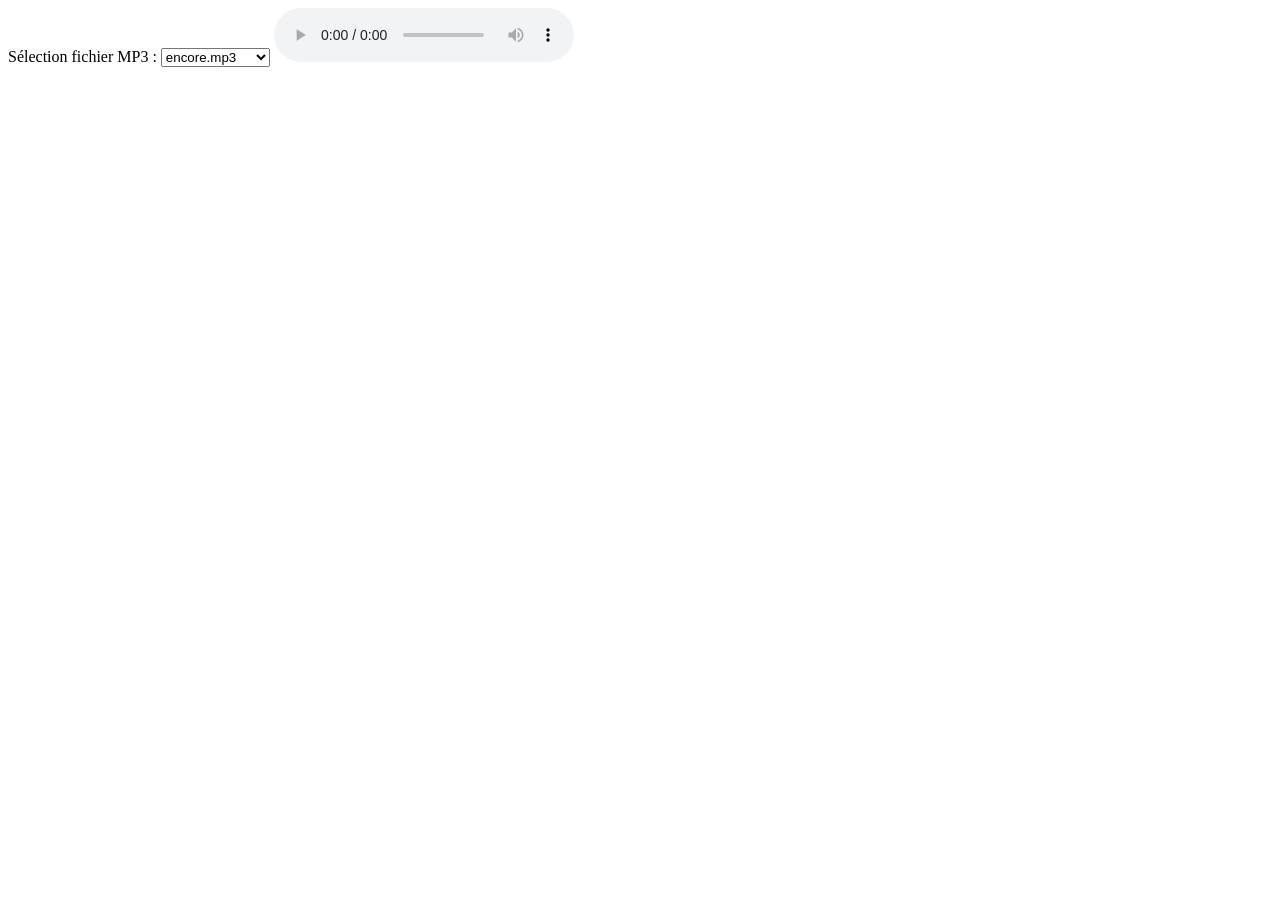
==== index.html @ 0a201c25 "first commit" ====
<!DOCTYPE html>
<html lang="en">
<head>
    <meta charset="UTF-8">
    <meta name="viewport" content="width=device-width, initial-scale=1.0">
    <title>Musica</title>
</head>
<body>
    <label for="mp3Select">Sélection fichier MP3 :</label>
    <select id="mp3Select" onchange="playMP3()"></select>

    <audio id="audioPlayer" controls>
        <source id="audioSource" src="" type="audio/mp3">
    </audio>
</body>
<script src="main.js"></script>
</html>
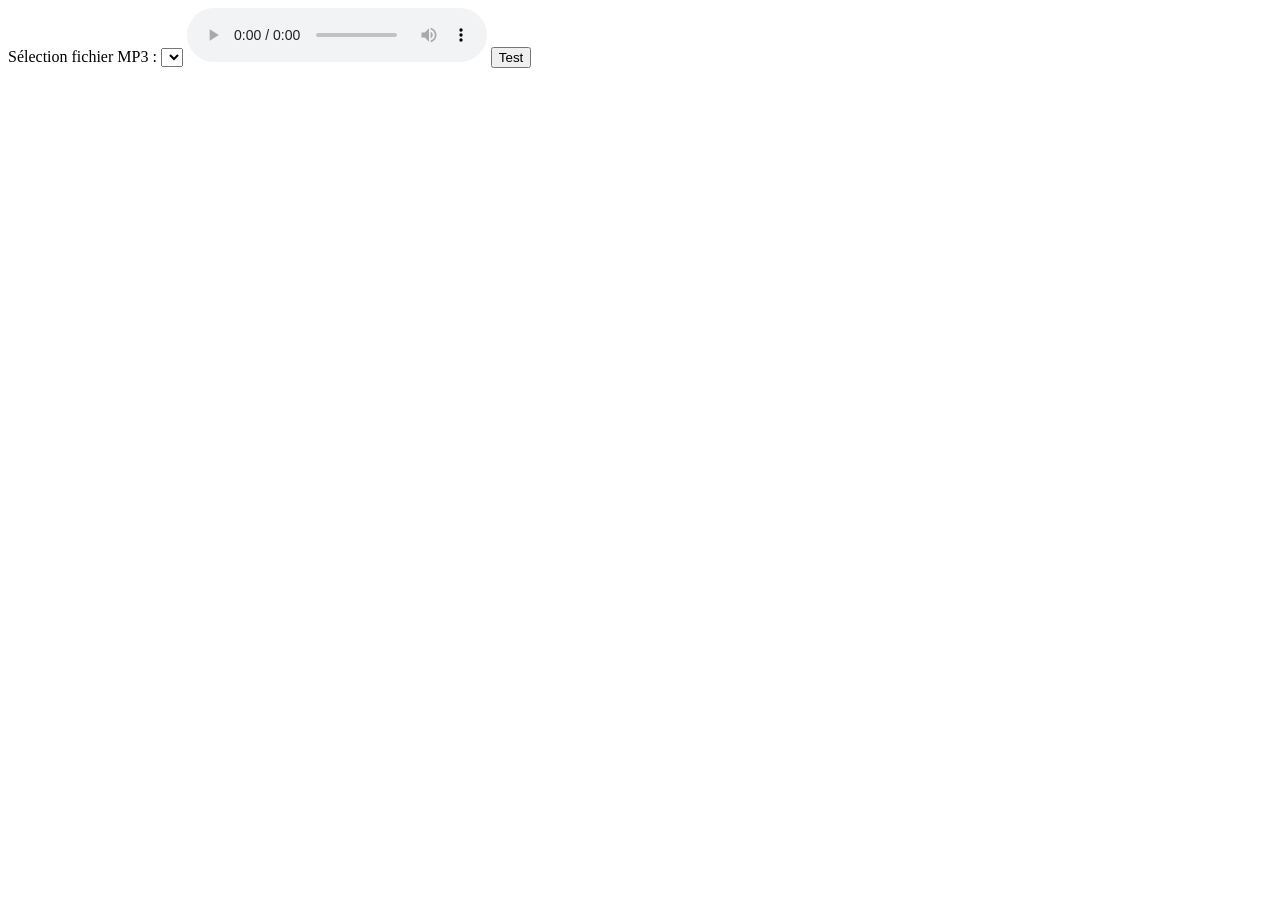
==== commit 36291cd3: "qd" ====
--- a/index.html
+++ b/index.html
@@ -12,6 +12,8 @@
     <audio id="audioPlayer" controls>
         <source id="audioSource" src="" type="audio/mp3">
     </audio>
+
+    <button onclick="requestGit()">Test</button>
 </body>
 <script src="main.js"></script>
 </html>
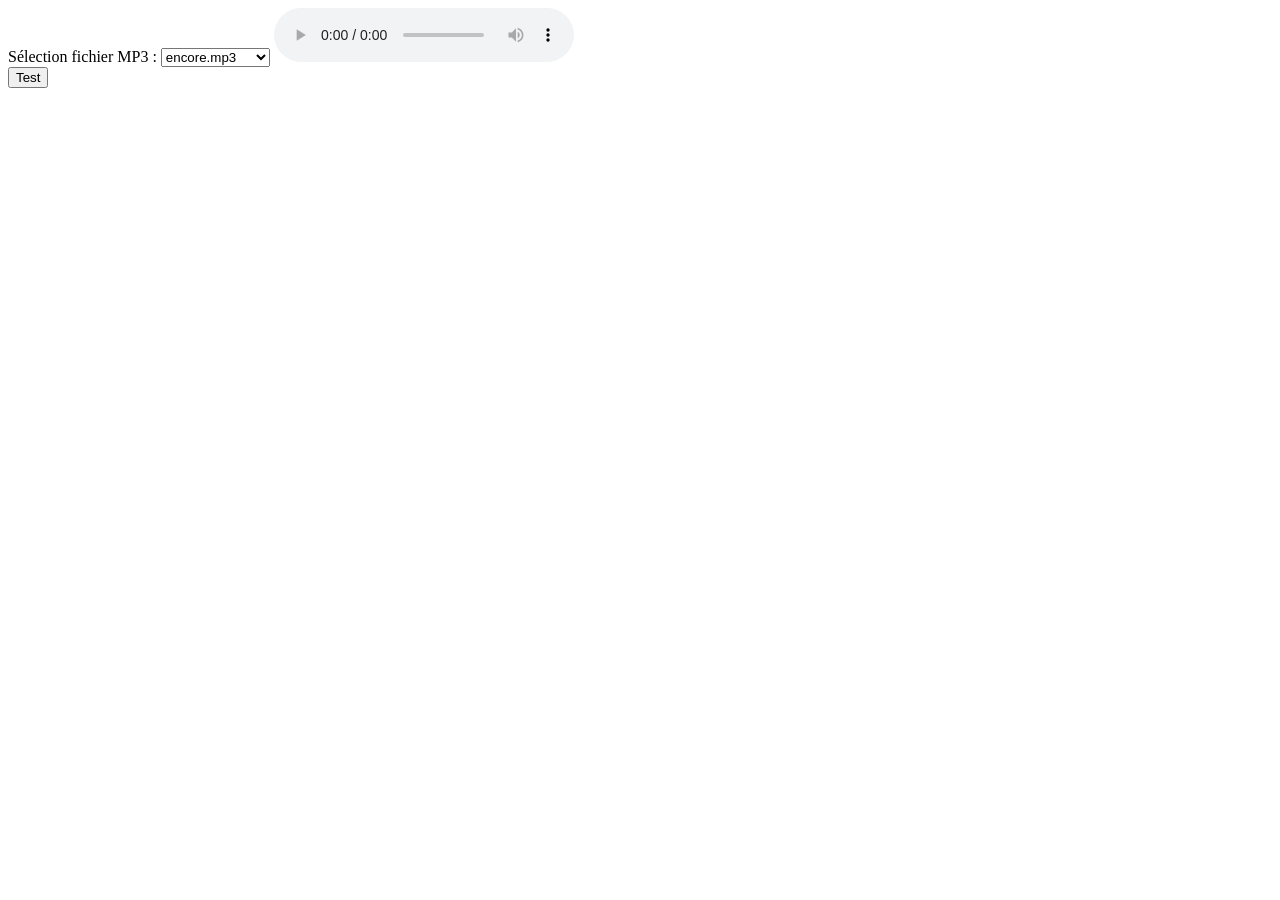
==== commit f99dc194: "ss" ====
--- a/index.html
+++ b/index.html
@@ -13,7 +13,9 @@
         <source id="audioSource" src="" type="audio/mp3">
     </audio>
 
-    <button onclick="requestGit()">Test</button>
+    <div>
+        <button onclick="requestGit()">Test</button>
+    </div>
 </body>
 <script src="main.js"></script>
 </html>
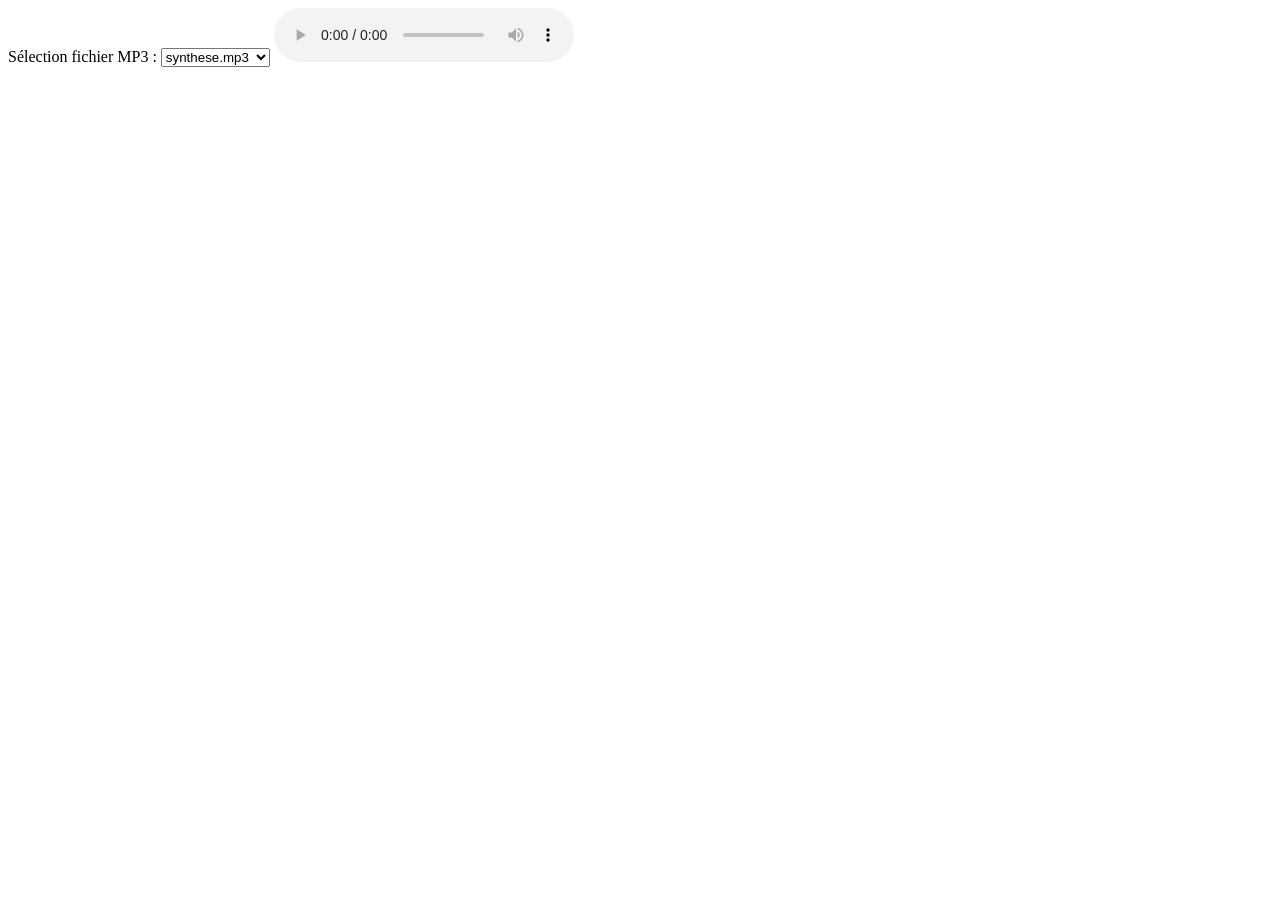
==== commit 81cd54ea: "New musics" ====
--- a/index.html
+++ b/index.html
@@ -12,10 +12,6 @@
     <audio id="audioPlayer" controls>
         <source id="audioSource" src="" type="audio/mp3">
     </audio>
-
-    <div>
-        <button onclick="requestGit()">Test</button>
-    </div>
 </body>
 <script src="main.js"></script>
 </html>
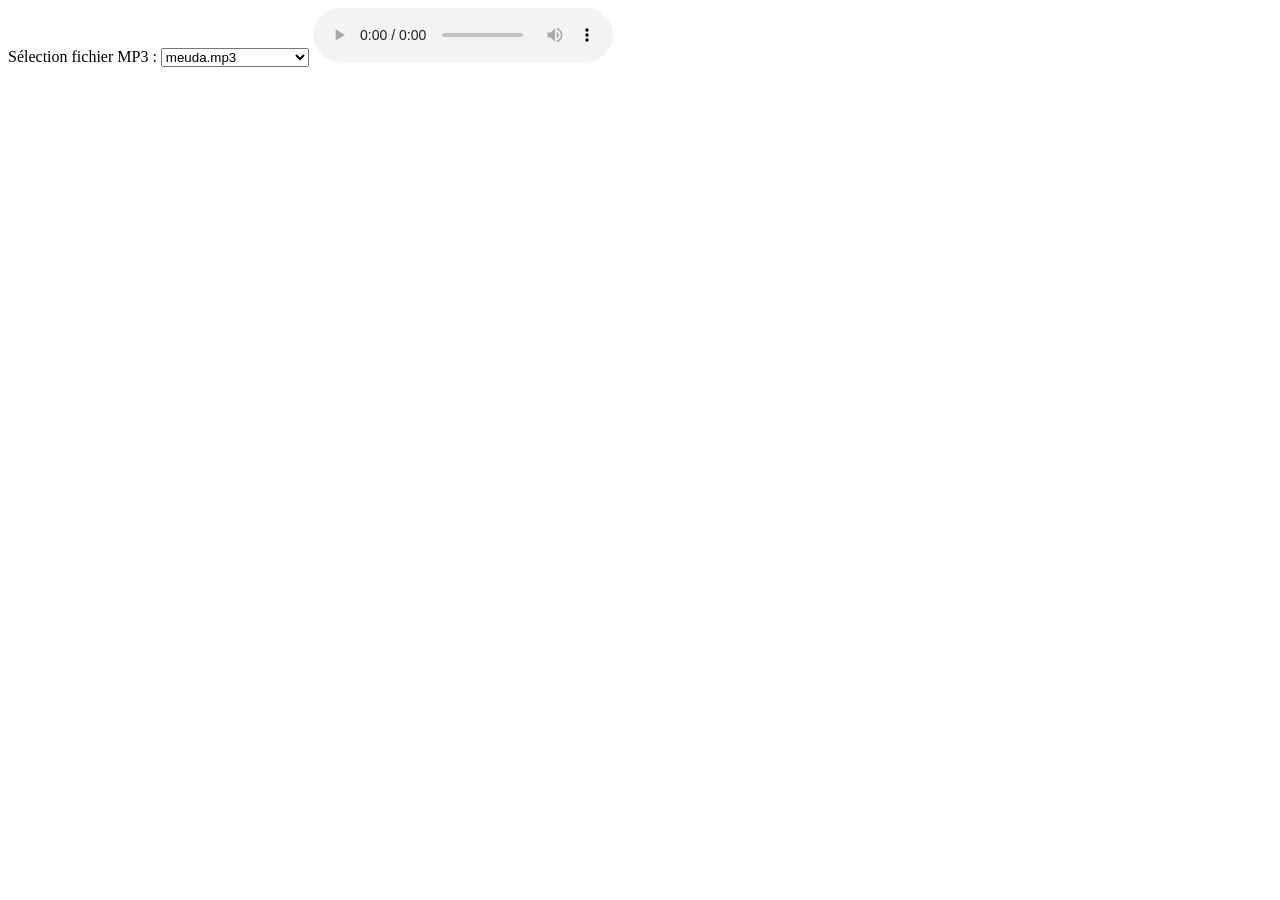
==== commit 8e29f0c6: "s" ====
--- a/index.html
+++ b/index.html
@@ -3,6 +3,7 @@
 <head>
     <meta charset="UTF-8">
     <meta name="viewport" content="width=device-width, initial-scale=1.0">
+    <link rel="icon" type="image/png" href="assets/images/icon.png">
     <title>Musica</title>
 </head>
 <body>
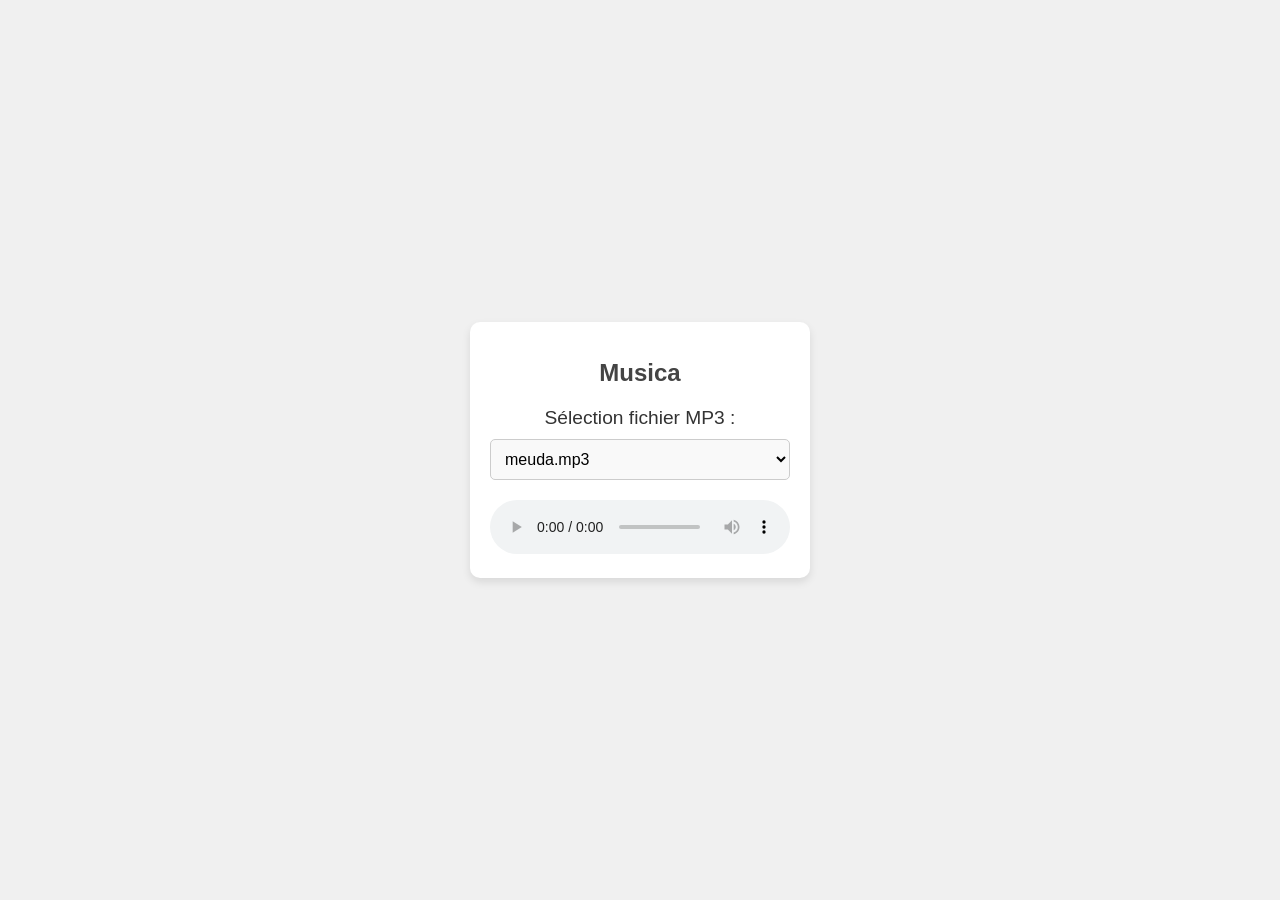
==== commit 85ee0b00: "style" ====
--- a/index.html
+++ b/index.html
@@ -3,16 +3,23 @@
 <head>
     <meta charset="UTF-8">
     <meta name="viewport" content="width=device-width, initial-scale=1.0">
+
     <link rel="icon" type="image/png" href="assets/images/icon.png">
+    <link rel="stylesheet" href="style.css">
+
     <title>Musica</title>
 </head>
 <body>
-    <label for="mp3Select">Sélection fichier MP3 :</label>
-    <select id="mp3Select" onchange="playMP3()"></select>
+     <div class="container">
+        <h1>Musica</h1>
 
-    <audio id="audioPlayer" controls>
-        <source id="audioSource" src="" type="audio/mp3">
-    </audio>
+        <label for="mp3Select">Sélection fichier MP3 :</label>
+        <select id="mp3Select" onchange="playMP3()"></select>
+
+        <audio id="audioPlayer" controls>
+            <source id="audioSource" src="" type="audio/mp3">
+        </audio>
+    </div>
 </body>
 <script src="main.js"></script>
 </html>
--- a/style.css
+++ b/style.css
@@ -0,0 +1,52 @@
+/* Global styles */
+body {
+    font-family: Arial, sans-serif;
+    background-color: #f0f0f0;
+    margin: 0;
+    padding: 0;
+    display: flex;
+    justify-content: center;
+    align-items: center;
+    height: 100vh;
+}
+
+.container {
+    background-color: #fff;
+    padding: 20px;
+    border-radius: 10px;
+    box-shadow: 0 4px 8px rgba(0, 0, 0, 0.1);
+    text-align: center;
+    width: 300px;
+}
+
+/* Label styles */
+label {
+    font-size: 1.2em;
+    margin-bottom: 10px;
+    display: block;
+    color: #333;
+}
+
+/* Select styles */
+select {
+    width: 100%;
+    padding: 10px;
+    margin-bottom: 20px;
+    border: 1px solid #ccc;
+    border-radius: 5px;
+    font-size: 1em;
+    background-color: #f9f9f9;
+}
+
+/* Audio player styles */
+audio {
+    width: 100%;
+    outline: none;
+}
+
+/* Additional styling for the container */
+.container h1 {
+    font-size: 1.5em;
+    color: #444;
+    margin-bottom: 20px;
+}
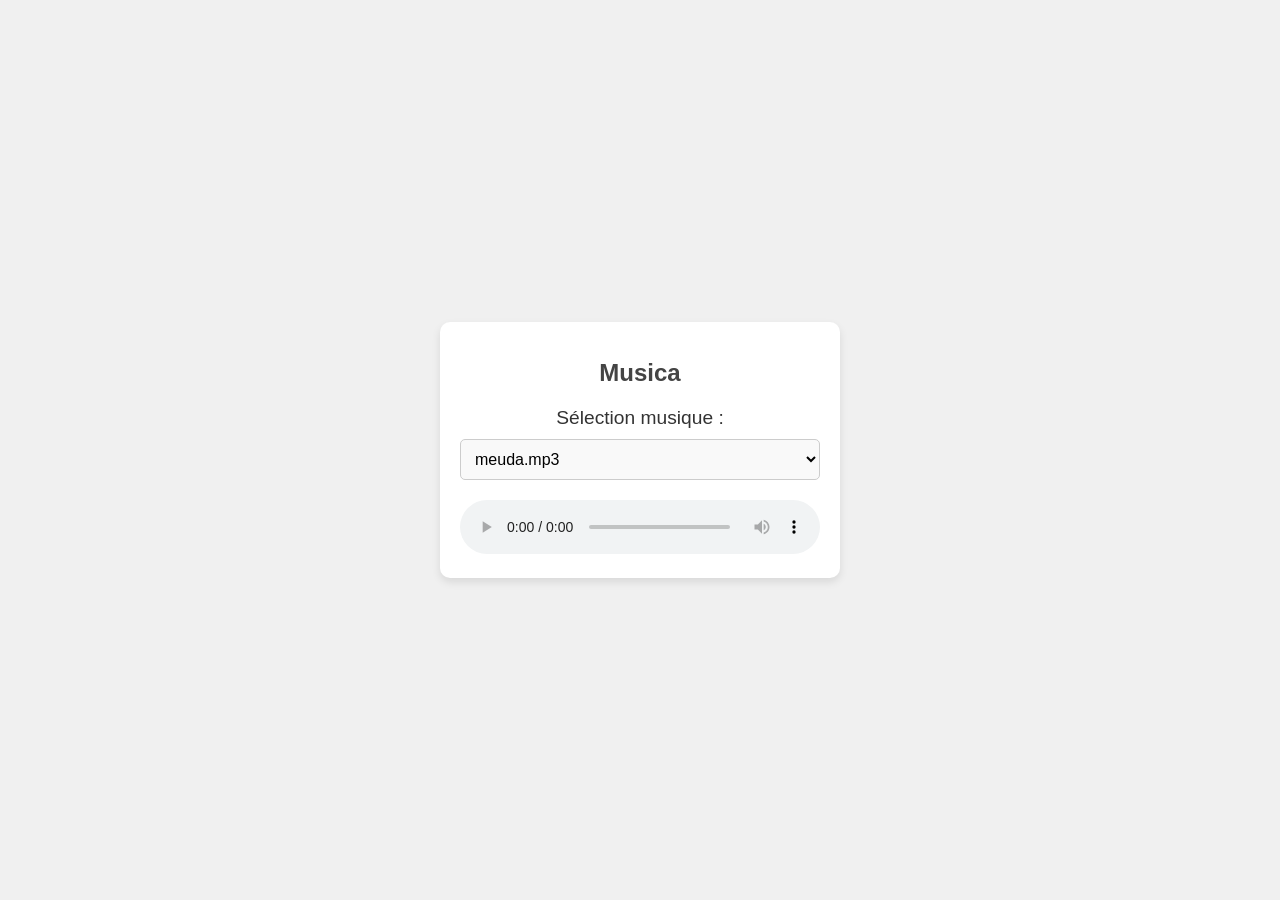
==== commit dc79764e: "update style" ====
--- a/index.html
+++ b/index.html
@@ -13,7 +13,7 @@
      <div class="container">
         <h1>Musica</h1>
 
-        <label for="mp3Select">Sélection fichier MP3 :</label>
+        <label for="mp3Select">Sélection musique :</label>
         <select id="mp3Select" onchange="playMP3()"></select>
 
         <audio id="audioPlayer" controls>
--- a/style.css
+++ b/style.css
@@ -16,7 +16,9 @@
     border-radius: 10px;
     box-shadow: 0 4px 8px rgba(0, 0, 0, 0.1);
     text-align: center;
-    width: 300px;
+    width: 90%;
+    max-width: 400px;
+    box-sizing: border-box;
 }
 
 /* Label styles */
@@ -49,4 +51,35 @@
     font-size: 1.5em;
     color: #444;
     margin-bottom: 20px;
+}
+
+/* Responsive styles */
+@media (max-width: 600px) {
+    body {
+        height: auto;
+        padding: 20px;
+        display: block;
+    }
+
+    .container {
+        width: 100%;
+        padding: 15px;
+    }
+
+    label {
+        font-size: 1em;
+    }
+
+    .container h1 {
+        font-size: 1.2em;
+    }
+
+    select {
+        padding: 8px;
+        font-size: 0.9em;
+    }
+
+    audio {
+        width: 100%;
+    }
 }
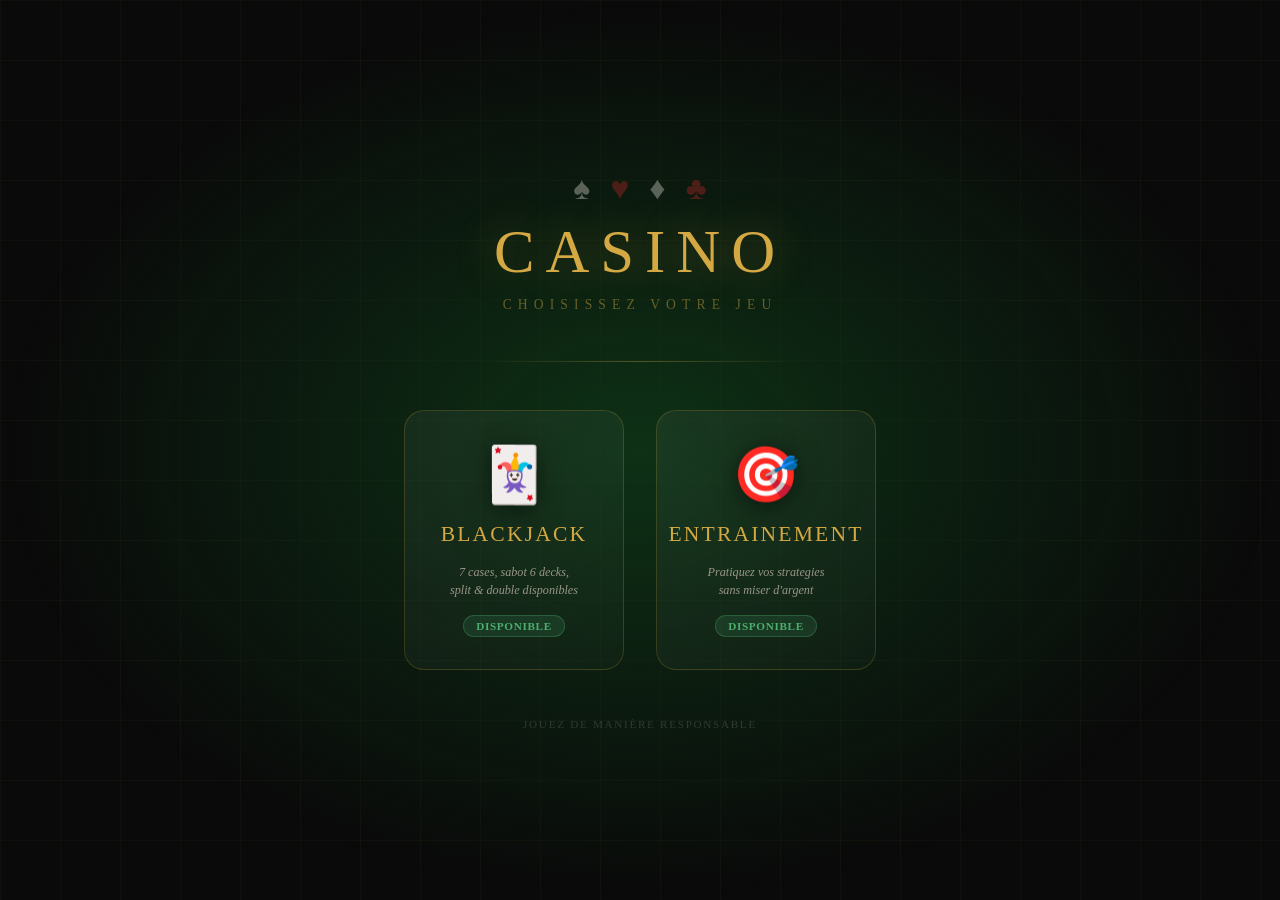
==== commit fc6c7c27: "Add files via upload" ====
--- a/index.html
+++ b/index.html
@@ -1,25 +1,175 @@
 <!DOCTYPE html>
-<html lang="en">
+<html lang="fr">
 <head>
-    <meta charset="UTF-8">
-    <meta name="viewport" content="width=device-width, initial-scale=1.0">
+<meta charset="UTF-8">
+<meta name="viewport" content="width=device-width, initial-scale=1.0">
+<title>Casino</title>
+<style>
+*{box-sizing:border-box;margin:0;padding:0;}
+html,body{width:100%;height:100%;overflow:hidden;}
+body{
+  font-family:Georgia,serif;
+  background:#0a0a0a;
+  display:flex; flex-direction:column; align-items:center; justify-content:center;
+  min-height:100vh;
+  color:#f0ede4;
+}
 
-    <link rel="icon" type="image/png" href="assets/images/icon.png">
-    <link rel="stylesheet" href="style.css">
+/* Fond animé */
+.bg-grid{
+  position:fixed; inset:0; z-index:0;
+  background-image:
+    linear-gradient(rgba(212,168,67,.04) 1px, transparent 1px),
+    linear-gradient(90deg, rgba(212,168,67,.04) 1px, transparent 1px);
+  background-size:60px 60px;
+  animation:gridMove 20s linear infinite;
+}
+@keyframes gridMove{ from{background-position:0 0;} to{background-position:60px 60px;} }
 
-    <title>Musica</title>
+.glow{
+  position:fixed; inset:0; z-index:0;
+  background:radial-gradient(ellipse at 50% 50%, rgba(15,60,25,.8) 0%, transparent 70%);
+  pointer-events:none;
+}
+
+/* Contenu */
+.container{
+  position:relative; z-index:1;
+  display:flex; flex-direction:column; align-items:center;
+  gap:48px;
+}
+
+/* Logo */
+.logo-wrap{
+  display:flex; flex-direction:column; align-items:center; gap:10px;
+}
+.suits{
+  display:flex; gap:20px; font-size:2rem;
+  opacity:.35;
+}
+.suits span:nth-child(2), .suits span:nth-child(4){ color:#c62828; }
+.casino-name{
+  font-size:3.8rem; color:#d4a843;
+  letter-spacing:.18em;
+  text-shadow:0 0 40px rgba(212,168,67,.4), 0 0 80px rgba(212,168,67,.15);
+  animation:glow-pulse 3s ease-in-out infinite;
+}
+@keyframes glow-pulse{
+  0%,100%{ text-shadow:0 0 40px rgba(212,168,67,.4), 0 0 80px rgba(212,168,67,.15); }
+  50%    { text-shadow:0 0 60px rgba(212,168,67,.65), 0 0 120px rgba(212,168,67,.3); }
+}
+.casino-sub{
+  font-size:.85rem; letter-spacing:.45em; color:rgba(212,168,67,.45);
+  text-transform:uppercase;
+}
+
+/* Séparateur */
+.divider{
+  width:320px; height:1px;
+  background:linear-gradient(90deg, transparent, rgba(212,168,67,.35), transparent);
+}
+
+/* Cards de jeu */
+.games-row{
+  display:flex; gap:32px; align-items:stretch; flex-wrap:wrap; justify-content:center;
+}
+
+.game-card{
+  width:220px;
+  background:linear-gradient(145deg, rgba(255,255,255,.05), rgba(255,255,255,.02));
+  border:1px solid rgba(212,168,67,.2);
+  border-radius:20px;
+  padding:32px 24px;
+  display:flex; flex-direction:column; align-items:center; gap:16px;
+  cursor:pointer;
+  text-decoration:none; color:inherit;
+  transition:transform .22s cubic-bezier(.16,1,.3,1), border-color .22s, box-shadow .22s, background .22s;
+  position:relative; overflow:hidden;
+}
+.game-card::before{
+  content:'';
+  position:absolute; inset:0;
+  background:linear-gradient(145deg, rgba(212,168,67,.06), transparent);
+  opacity:0; transition:opacity .22s;
+  border-radius:20px;
+}
+.game-card:hover{
+  transform:translateY(-8px) scale(1.03);
+  border-color:rgba(212,168,67,.55);
+  box-shadow:0 20px 50px rgba(0,0,0,.6), 0 0 30px rgba(212,168,67,.12);
+}
+.game-card:hover::before{ opacity:1; }
+.game-card:active{ transform:translateY(-4px) scale(1.01); }
+
+.game-icon{
+  font-size:3.4rem;
+  filter:drop-shadow(0 4px 12px rgba(0,0,0,.5));
+  transition:transform .22s;
+}
+.game-card:hover .game-icon{ transform:scale(1.12) rotate(-3deg); }
+
+.game-title{
+  font-size:1.35rem; color:#d4a843;
+  letter-spacing:.1em; text-transform:uppercase;
+}
+.game-desc{
+  font-size:.76rem; color:#9a9688;
+  text-align:center; line-height:1.5;
+  font-style:italic;
+}
+.game-badge{
+  font-size:.7rem; font-weight:700;
+  padding:4px 12px; border-radius:99px;
+  letter-spacing:.06em; text-transform:uppercase;
+}
+.badge-green{ background:rgba(76,175,112,.15); color:#4caf70; border:1px solid rgba(76,175,112,.3); }
+.badge-blue { background:rgba(100,160,255,.12); color:#7eb8ff; border:1px solid rgba(100,160,255,.28); }
+
+/* Footer */
+.footer{
+  font-size:.7rem; color:rgba(255,255,255,.15);
+  letter-spacing:.15em; text-transform:uppercase;
+}
+</style>
 </head>
 <body>
-     <div class="container">
-        <h1>Musica</h1>
 
-        <label for="mp3Select">Sélection musique :</label>
-        <select id="mp3Select" onchange="playMP3()"></select>
+<div class="bg-grid"></div>
+<div class="glow"></div>
 
-        <audio id="audioPlayer" controls>
-            <source id="audioSource" src="" type="audio/mp3">
-        </audio>
+<div class="container">
+
+  <div class="logo-wrap">
+    <div class="suits">
+      <span>♠</span><span>♥</span><span>♦</span><span>♣</span>
     </div>
+    <div class="casino-name">CASINO</div>
+    <div class="casino-sub">Choisissez votre jeu</div>
+  </div>
+
+  <div class="divider"></div>
+
+  <div class="games-row">
+
+    <a class="game-card" href="blackjack.html">
+      <div class="game-icon">🃏</div>
+      <div class="game-title">Blackjack</div>
+      <div class="game-desc">7 cases, sabot 6 decks,<br>split &amp; double disponibles</div>
+      <div class="game-badge badge-green">Disponible</div>
+    </a>
+
+    <a class="game-card" href="entrainement.html">
+      <div class="game-icon">🎯</div>
+      <div class="game-title">Entrainement</div>
+      <div class="game-desc">Pratiquez vos strategies<br>sans miser d'argent</div>
+      <div class="game-badge badge-green">Disponible</div>
+    </a>
+
+  </div>
+
+  <div class="footer">Jouez de manière responsable</div>
+
+</div>
+
 </body>
-<script src="main.js"></script>
 </html>
